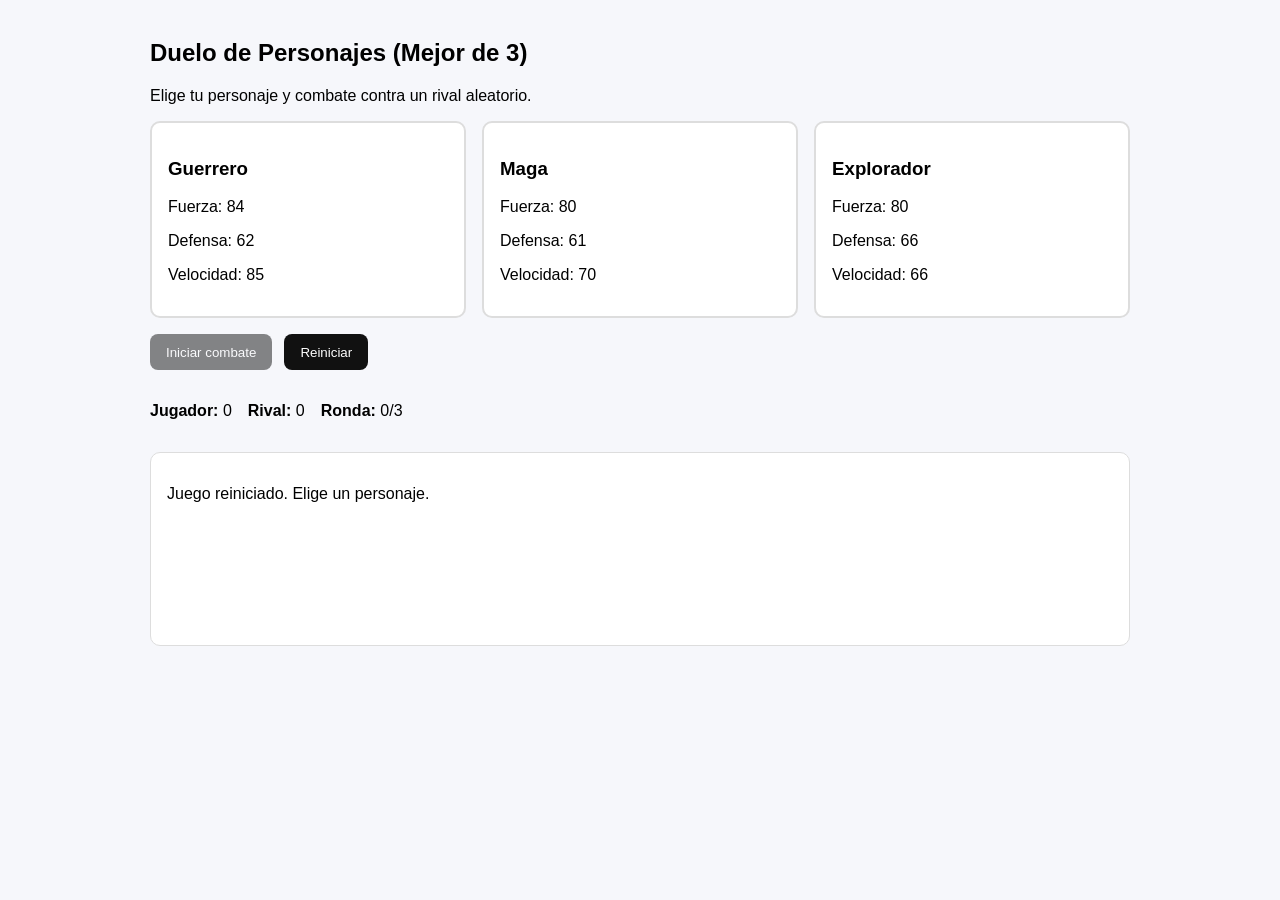
==== principal.html @ a8865e87 "Agregar sección Principal con minijuego de combate" ====
<!doctype html>
<html lang="es">
  <head>
    <meta charset="UTF-8" />
    <meta name="viewport" content="width=device-width, initial-scale=1.0" />
    <title>Juego Principal</title>
    <link rel="stylesheet" href="principal.css" />
  </head>
  <body>
    <main class="game">
      <h2>Duelo de Personajes (Mejor de 3)</h2>
      <p>Elige tu personaje y combate contra un rival aleatorio.</p>

      <section id="characters" class="cards"></section>

      <section class="actions">
        <button id="fightBtn" disabled>Iniciar combate</button>
        <button id="resetBtn">Reiniciar</button>
      </section>

      <section class="scoreboard">
        <p><strong>Jugador:</strong> <span id="playerScore">0</span></p>
        <p><strong>Rival:</strong> <span id="enemyScore">0</span></p>
        <p><strong>Ronda:</strong> <span id="round">0</span>/3</p>
      </section>

      <section id="log" class="log" aria-live="polite"></section>
    </main>

    <script src="principal.js"></script>
  </body>
</html>
---- principal.css ----
body {
  margin: 0;
  font-family: Arial, sans-serif;
  background: #f6f7fb;
}

.game {
  max-width: 980px;
  margin: 0 auto;
  padding: 1.2rem;
}

.cards {
  display: grid;
  gap: 1rem;
  grid-template-columns: repeat(auto-fit, minmax(220px, 1fr));
  margin-top: 1rem;
}

.card {
  background: #fff;
  border: 2px solid #ddd;
  border-radius: 10px;
  padding: 1rem;
  cursor: pointer;
}

.card.selected {
  border-color: #1f6feb;
  box-shadow: 0 0 0 2px rgba(31, 111, 235, 0.15);
}

.actions {
  margin: 1rem 0;
  display: flex;
  gap: 0.75rem;
}

button {
  padding: 0.65rem 1rem;
  border: none;
  border-radius: 8px;
  background: #111;
  color: #fff;
  cursor: pointer;
}

button:disabled {
  opacity: 0.5;
  cursor: not-allowed;
}

.scoreboard {
  display: flex;
  gap: 1rem;
  flex-wrap: wrap;
}

.log {
  margin-top: 1rem;
  background: #fff;
  border-radius: 10px;
  padding: 1rem;
  min-height: 160px;
  border: 1px solid #ddd;
}
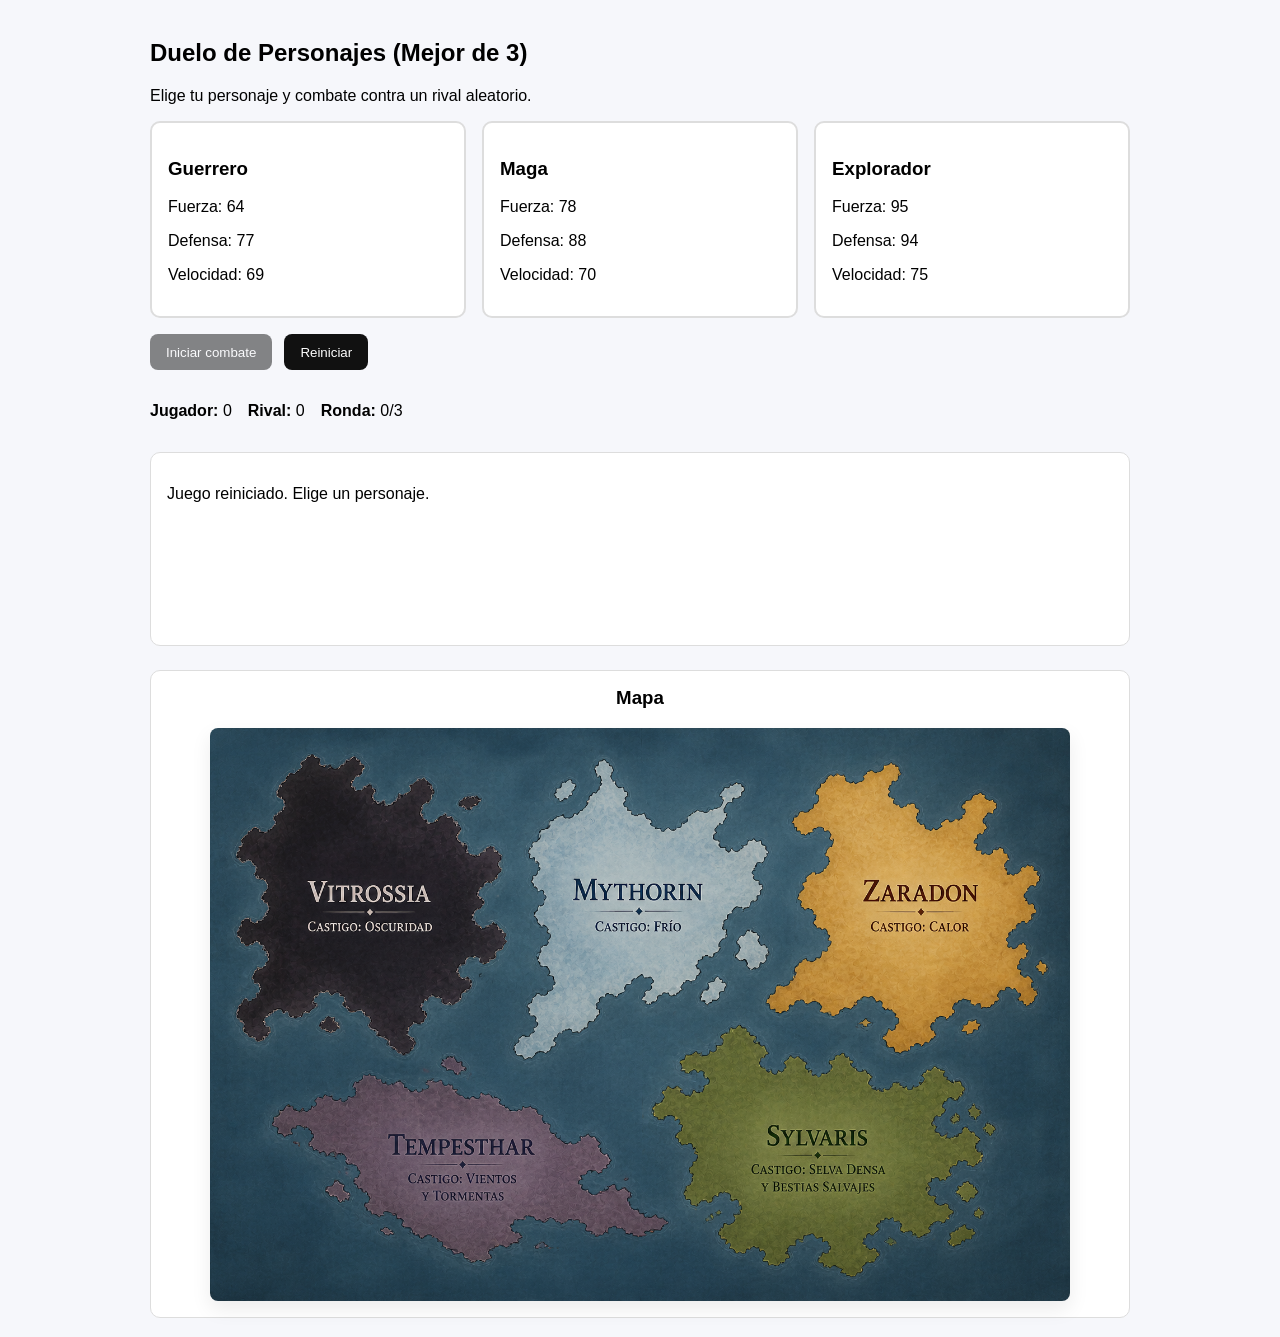
==== commit 1b34da3d: "Add responsive Mapa section with centered map image" ====
--- a/principal.html
+++ b/principal.html
@@ -25,6 +25,18 @@
       </section>
 
       <section id="log" class="log" aria-live="polite"></section>
+
+      <section class="mapa" aria-labelledby="mapa-title">
+        <h3 id="mapa-title">Mapa</h3>
+        <div class="mapa__wrapper">
+          <img
+            class="mapa__image"
+            src="assets/images/mapa.png"
+            alt="Mapa principal interactivo"
+            loading="lazy"
+          />
+        </div>
+      </section>
     </main>
 
     <script src="principal.js"></script>
--- a/principal.css
+++ b/principal.css
@@ -64,3 +64,38 @@
   min-height: 160px;
   border: 1px solid #ddd;
 }
+
+
+.mapa {
+  margin-top: 1.5rem;
+  background: #fff;
+  border: 1px solid #ddd;
+  border-radius: 10px;
+  padding: 1rem;
+}
+
+.mapa h3 {
+  margin-top: 0;
+  text-align: center;
+}
+
+.mapa__wrapper {
+  display: flex;
+  justify-content: center;
+  align-items: center;
+}
+
+.mapa__image {
+  display: block;
+  width: 100%;
+  max-width: 860px;
+  height: auto;
+  border-radius: 8px;
+  box-shadow: 0 8px 20px rgba(0, 0, 0, 0.08);
+}
+
+@media (max-width: 768px) {
+  .mapa {
+    padding: 0.75rem;
+  }
+}
